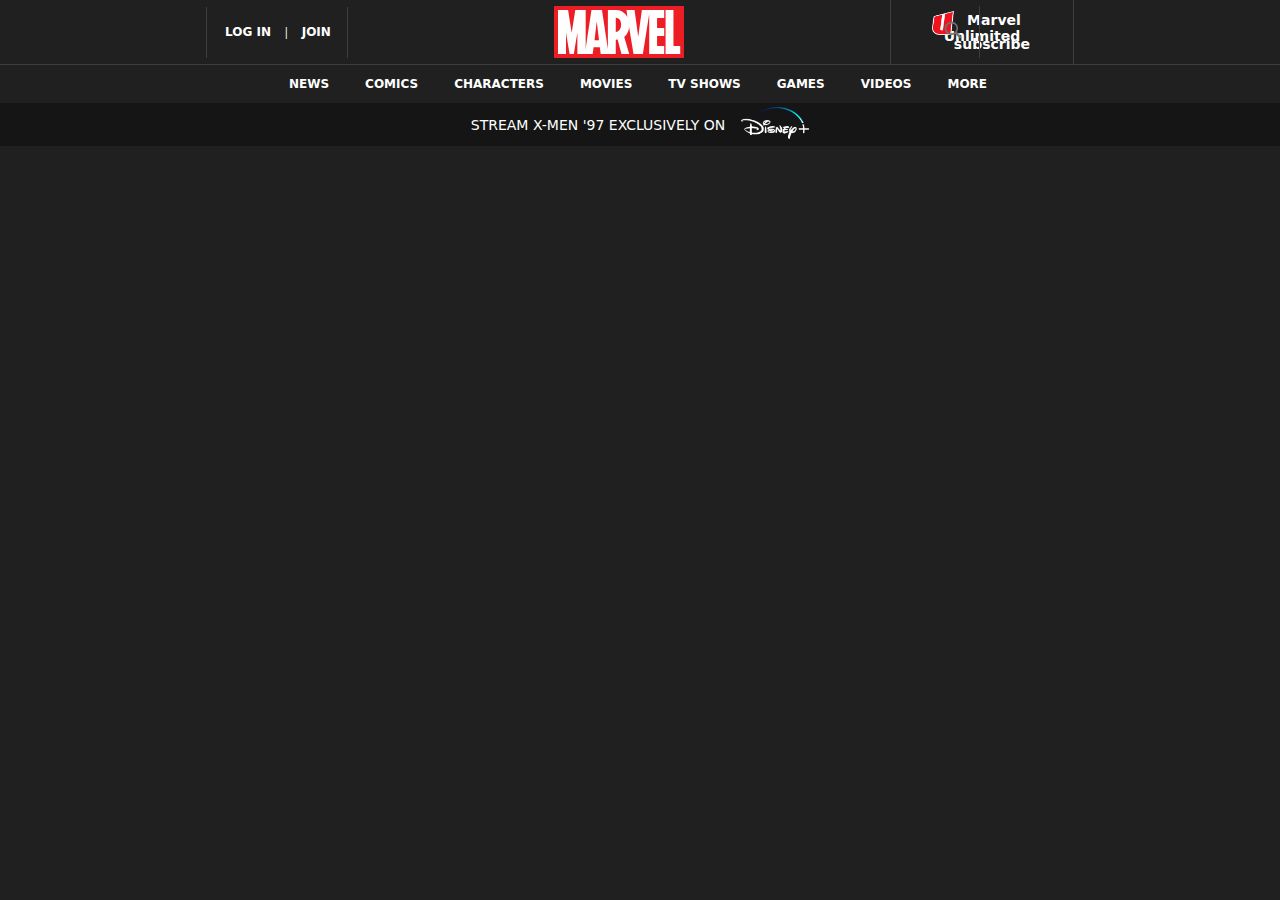
==== index.html @ 3a9897bb "realizei o header e o nav do site" ====
<!DOCTYPE html>
<html lang="pt-br">
<head>
    <meta charset="UTF-8">
    <meta name="viewport" content="width=device-width, initial-scale=1.0">
    <title>Marvel.com | Clone Website</title>
    <link rel="stylesheet" href="style.css">
</head>
<header>
    <div id="header-menu">
    <a href="https://www.marvel.com">log in</a> <p style="display: inline-block; color: white; font-weight: bold;">|</p><a href="https://www.marvel.com">join</a>
    </div>
    <svg width="130" height="52" xmlns="http://www.w3.org/2000/svg" aria-hidden="true" id="marvel-logo"><rect fill="#EC1D24" width="100%" height="100%"></rect><path fill="#FEFEFE" d="M126.222 40.059v7.906H111.58V4h7.885v36.059h6.757zm-62.564-14.5c-.61.294-1.248.44-1.87.442v-14.14h.04c.622-.005 5.264.184 5.264 6.993 0 3.559-1.58 5.804-3.434 6.705zM40.55 34.24l2.183-18.799 2.265 18.799H40.55zm69.655-22.215V4.007H87.879l-3.675 26.779-3.63-26.78h-8.052l.901 7.15c-.928-1.832-4.224-7.15-11.48-7.15-.047-.002-8.06 0-8.06 0l-.031 39.032-5.868-39.031-10.545-.005-6.072 40.44.002-40.435H21.278L17.64 26.724 14.096 4.006H4v43.966h7.95V26.78l3.618 21.192h4.226l3.565-21.192v21.192h15.327l.928-6.762h6.17l.927 6.762 15.047.008h.01v-.008h.02V33.702l1.845-.27 3.817 14.55h7.784l-.002-.01h.022l-5.011-17.048c2.538-1.88 5.406-6.644 4.643-11.203v-.002C74.894 19.777 79.615 48 79.615 48l9.256-.027 6.327-39.85v39.85h15.007v-7.908h-7.124v-10.08h7.124v-8.03h-7.124v-9.931h7.124z"></path><path fill="#EC1D24" d="M0 0h30v52H0z"></path><path fill="#FEFEFE" d="M31.5 48V4H21.291l-3.64 22.735L14.102 4H4v44h8V26.792L15.577 48h4.229l3.568-21.208V48z"></path></svg>
    <div id="propaganda">
        <a href="https://www.marvel.com/unlimited?cid=dcom_navigation_20210331_unlimited_top"><p><img id="mu-shield" src="./imagens/icon-mu-shield.png" alt="">Marvel Unlimited</p>
        <span>subscribe</span></a>
    </div>
    <div id="header-lupa">
   <a href="" style="text-decoration: none;"><img src="./imagens/lupa.png" alt="" style="width: 20px; height: 20px;"></a>
    </div>
</header>
<hr style="margin-top: 0;height: 1px;
border: 0px;border-top: 1px;background-color: #3d3d3d;">
<div>
    <nav id="menu-nav">
        <ul>
        <a href="#"><li>news</li></a>
        <a href="#"><li>comics</li></a>
        <a href="#"><li>characters</li></a>
        <a href="#"><li>movies</li></a>
        <a href="#"><li>tv shows</li></a>
        <a href="#"><li>games</li></a>
        <a href="#"><li>videos</li></a>
        <a href="#"><li>more</li></a>
        </ul>
    </nav>
</div>
<body>
    <div id="propaganda-stream">
        <p>STREAM X-MEN '97 EXCLUSIVELY ON</p>
        <a href="https://www.disneyplus.com/pt-br/series/x-men-97/vc1XIz90ZNH5?cid=DTCI-Synergy-Marvel-Site-Acquisition-Originals-US-Marvel-XMEN97-EN-NavPipe-Marvel_NavPipe_XMEN97-NA" target="_blank"><img src="./imagens/disney-plus-logo-5.png" alt="" style="width: 68px; height: 32px;"></a>
</div>
</body>
</html>
---- style.css ----
* {
    padding: 0;
    margin: 0;
}
body {
    background-color: #202020;
}
header {
    display: flex;
    justify-content: center;
    align-items: center;
    background-color: #202020;
    justify-items: center;
    justify-content: space-evenly;
}
#header-menu {
    /*background-color: rgb(48, 14, 110);*/
    align-items: center;
    display: flex;
    border-right: 1px solid #3d3d3d;
    border-left: 1px solid #3d3d3d;
    height: 100%;
    padding: 14px 16px;
    font-size: 12px;
    padding-left: 8px;
}
#mu-shield {
    position: relative;
    top: 10px;
    right: 12px;
    width: 24px;
    height: 24px;
}
#header-menu a {
    text-decoration: none ;
    color: white;
    text-transform: uppercase;
    font-family: system-ui, -apple-system, BlinkMacSystemFont, 'Segoe UI', Roboto, Oxygen, Ubuntu, Cantarell, 'Open Sans', 'Helvetica Neue', sans-serif;
    font-weight: bold;
    margin-left: 10px;
}
#header-menu p {
    margin-left: 10px;
    padding:4px;
}
#propaganda {
    display: flex;
    margin: 0;
    width: 150px;
    color: white;
    font-family: system-ui, -apple-system, BlinkMacSystemFont, 'Segoe UI', Roboto, Oxygen, Ubuntu, Cantarell, 'Open Sans', 'Helvetica Neue', sans-serif;
    text-align: center;
    margin-bottom: 0;
    border-right: 1px solid #3d3d3d;
    border-left: 1px solid #3d3d3d;
    height: 100%;
    padding: 1px 16px;
    font-weight: bold;
    flex-wrap: wrap;
    justify-content: center;
}
#propaganda a{
    text-decoration: none;
    color: white;
}
#propaganda p {
    font-size: 14px;
}
#propaganda span {
    position: relative;
    bottom: 10px;
    left: 10px;
    font-size: 14px;
}
span {
    font-size: 12px;
}
#header-lupa {
    position: absolute;
    right: 300px;
    border-right: 1px solid #3d3d3d;
    padding: 14px 16px;
}
#menu-nav {
    display: flex;
    text-align: center;
    align-items: center;
    justify-items: center;
    justify-content: space-evenly;
    width: 100%;
}
#menu-nav li{
    font-size: 12px;
    font-family: system-ui, -apple-system, BlinkMacSystemFont, 'Segoe UI', Roboto, Oxygen, Ubuntu, Cantarell, 'Open Sans', 'Helvetica Neue', sans-serif;
    margin-right: 14px;
    margin-left: 10px;
    display: inline-block;
    text-decoration: none;
    color: white;
    margin-top: 8px;
    font-weight: bolder;
    text-transform: uppercase;
    padding: 4px;
}
#menu-nav a:hover {
    padding-bottom: 10px;
    border-bottom: 2px solid red;
}
#propaganda-stream {
    display: flex;
    background-color: #151515;
    justify-content: center;
    align-items: center;
    font-family: system-ui, -apple-system, BlinkMacSystemFont, 'Segoe UI', Roboto, Oxygen, Ubuntu, Cantarell, 'Open Sans', 'Helvetica Neue', sans-serif;
    font-weight:400;
    color: white;
    font-size: 14px;
    margin-top: 8px;
    padding: 4px;
}
#propaganda-stream p {
    margin-right: 16px;
}
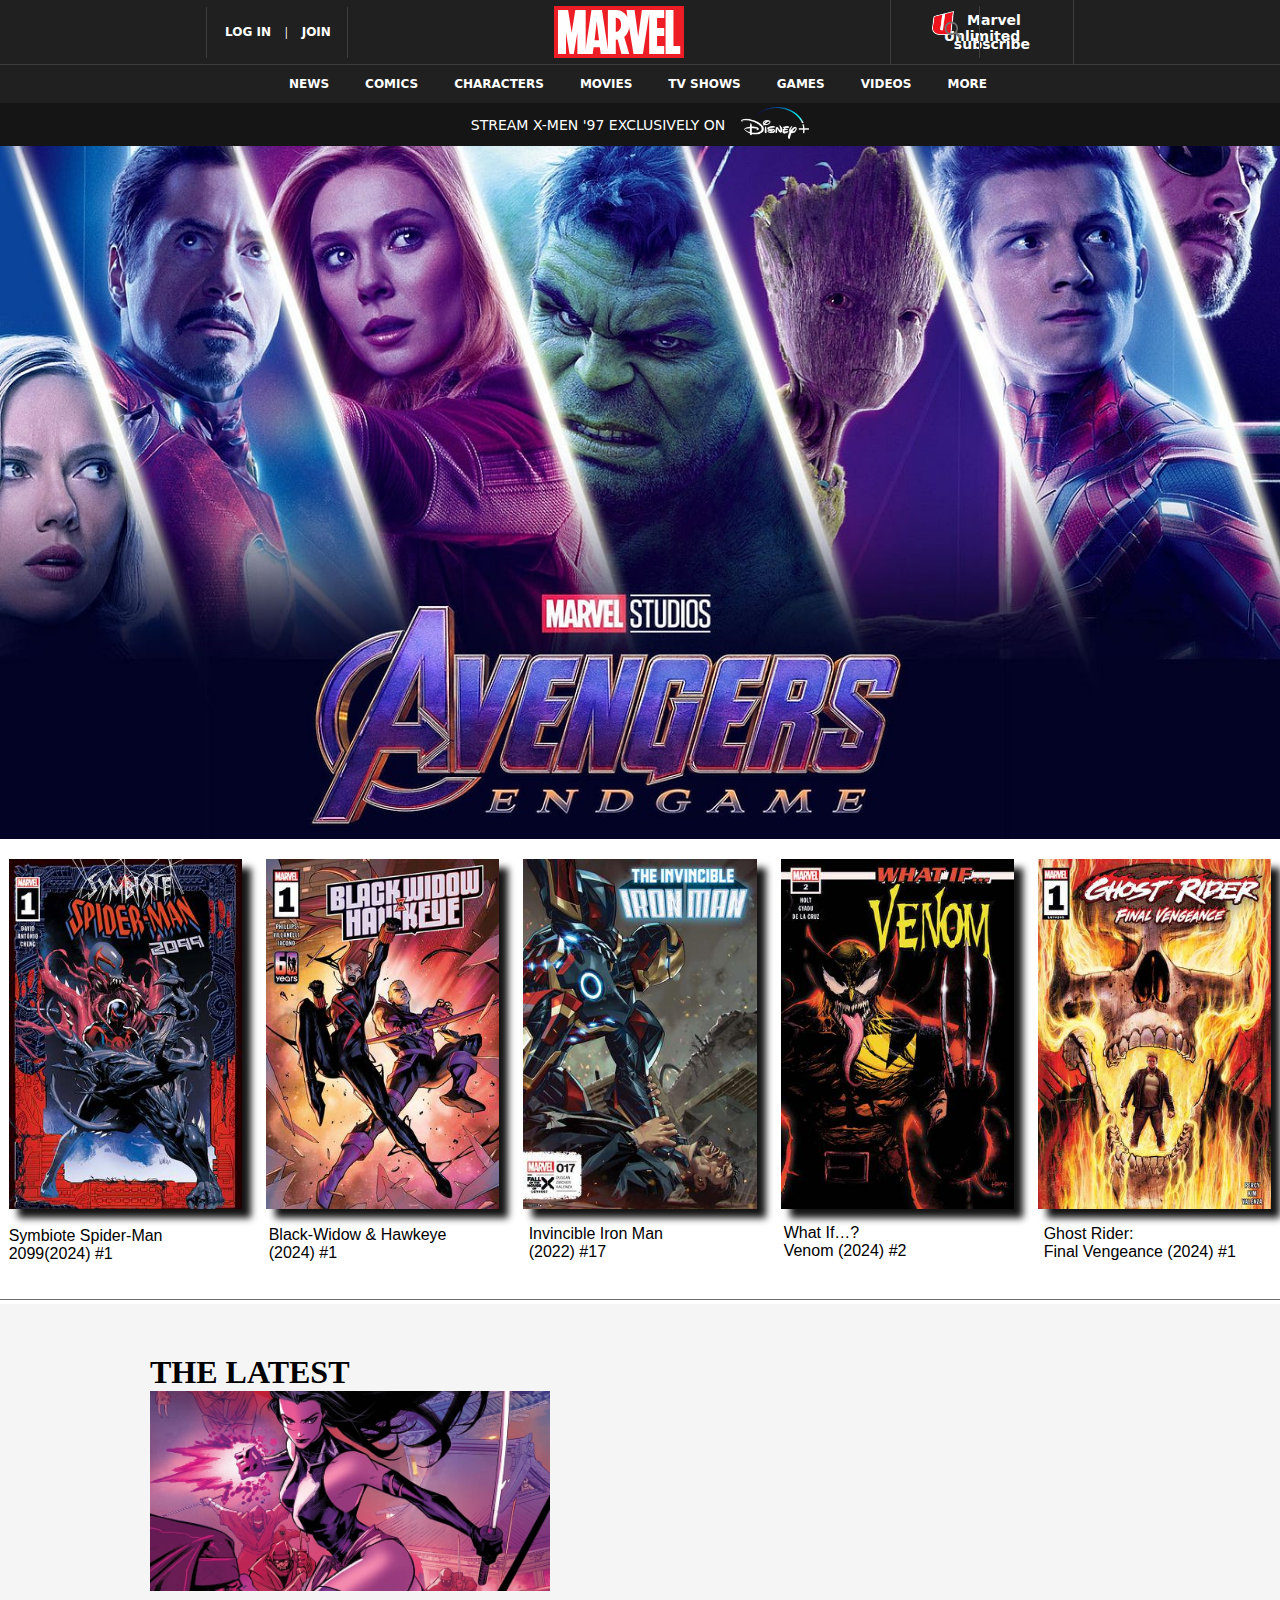
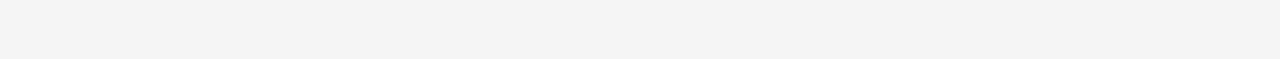
==== commit 8ce30bf7: "Fiz algumas sections e estilizei" ====
--- a/index.html
+++ b/index.html
@@ -6,6 +6,7 @@
     <title>Marvel.com | Clone Website</title>
     <link rel="stylesheet" href="style.css">
 </head>
+<div id="cabecalho">
 <header>
     <div id="header-menu">
     <a href="https://www.marvel.com">log in</a> <p style="display: inline-block; color: white; font-weight: bold;">|</p><a href="https://www.marvel.com">join</a>
@@ -39,6 +40,41 @@
     <div id="propaganda-stream">
         <p>STREAM X-MEN '97 EXCLUSIVELY ON</p>
         <a href="https://www.disneyplus.com/pt-br/series/x-men-97/vc1XIz90ZNH5?cid=DTCI-Synergy-Marvel-Site-Acquisition-Originals-US-Marvel-XMEN97-EN-NavPipe-Marvel_NavPipe_XMEN97-NA" target="_blank"><img src="./imagens/disney-plus-logo-5.png" alt="" style="width: 68px; height: 32px;"></a>
-</div>
-</body>
+    </div>
+    </div>
+    <Section>
+        <div id="banner-avengers">
+    <img src="./imagens/1_zPu_FUbvUEWBtUZ-8o2HWQ.jpg" alt="" id="avengers">
+        </div>
+    </div> 
+    </Section>
+    <section id="section-comics">
+    <div id="div-comics">
+      <div id="caracthers">
+        <img id="homem-aranha" src="./imagens/miranha.jpg" alt="comic_spider_man">
+        <img id="viuvanegra" src="./imagens/portrait_uncanny.jpg" alt="comic_black_widow">
+        <img id="ironman" src="./imagens/ironman.jpg" alt="comic_ironman">
+        <img id="wolverine" src="./imagens/wolverine.jpg" alt="comic_wolverine">
+        <img id="ghostrider" src="./imagens/ghostrider.jpg" alt="comic_ghostrider">
+        <p class="nome5">Ghost Rider: <br>Final Vengeance (2024) #1</p>
+        <p class="nome4">What If…? <br> Venom (2024) #2</p>
+        <p class="nome3">Invincible Iron Man<br> (2022) #17</p>
+        <p class="nome2">Black-Widow & Hawkeye<br>(2024) #1</p>
+        <p class="nome1">Symbiote Spider-Man<br> 2099(2024) #1</p>
+       </div>
+  </div>
+    </section>
+   <section id="section2">
+         <div id="contact-us">
+          <h1>THE LATEST</h1>
+          <div style="display: block; width: 400px; height: 200px; background-image: url(./imagens/x-men_blood_hunt_psylocke_1.jpg);background-size: cover; background-position: center;">
+            </div>
+            <p id="psylock"></p>
+         </div>
+         
+         <div id="contact-us2">
+            
+         </div>
+   </section>
+ </body>
 </html>--- a/style.css
+++ b/style.css
@@ -3,7 +3,7 @@
     margin: 0;
 }
 body {
-    background-color: #202020;
+    background-color: #ffffff;
 }
 header {
     display: flex;
@@ -14,7 +14,6 @@
     justify-content: space-evenly;
 }
 #header-menu {
-    /*background-color: rgb(48, 14, 110);*/
     align-items: center;
     display: flex;
     border-right: 1px solid #3d3d3d;
@@ -120,4 +119,137 @@
 }
 #propaganda-stream p {
     margin-right: 16px;
-}+}
+#cabecalho {
+    position: fixed;
+    width: 100%;
+    background-color: #202020;
+}
+#avengers-section{
+    position: relative;
+}
+#avengers {
+    margin-top: 130px;
+    object-fit: cover;
+    height: 100%;
+    width: 100%;
+}
+#section-comics {
+    margin: 0;
+    padding: 0;
+    display: flex;
+    justify-content: center;
+    align-items: center;
+}
+
+#div-comics {
+    display: flex;
+    align-items: center;
+    margin-top:430px;
+    padding-bottom: 60px;
+    position: absolute;
+    background-color: rgb(255, 255, 255);
+    height: 400px;
+    width: 1300px;
+    justify-content: space-evenly;
+    flex-grow: 1;
+    border-bottom: #6b6b6b 1px solid;
+}
+#caracthers {
+    margin: auto;
+    position: absolute;
+    top: 20px;
+    bottom: 0;
+}
+#homem-aranha {
+    height: 350px;
+    box-shadow: #151515 9px 9px 7px;
+}
+#viuvanegra {
+    box-shadow: #151515 9px 9px 7px;
+    margin-left: 20px;
+    height: 350px;
+}
+#ironman {
+    box-shadow: #151515 9px 9px 7px;
+    margin-left: 20px;
+    height: 350px;
+}
+#ghostrider {
+    box-shadow: #151515 9px 9px 7px;
+    margin-left: 20px;
+    height: 350px;
+}
+#wolverine {
+    box-shadow: #151515 9px 9px 7px;
+    margin-left: 20px;
+    height: 350px;
+}
+#hr-div {
+    width: 800px;
+    display: inline-block;
+    justify-content: center;
+    align-items: center;
+    text-align: center;
+    align-self: center;
+}
+.nome1 {
+    font-family: Impact, Haettenschweiler, 'Arial Narrow Bold', sans-serif;
+    left: 0px;
+    bottom: 130px;
+    position: relative;
+    width: fit-content;
+}
+.nome2 {
+    font-family: Impact, Haettenschweiler, 'Arial Narrow Bold', sans-serif;
+    left: 260px;
+    bottom: 95px;
+    position: relative;
+    width: fit-content;
+}
+.nome3 {
+    font-family: Impact, Haettenschweiler, 'Arial Narrow Bold', sans-serif;
+    left: 520px;
+    bottom: 60px;
+    position: relative;
+    width: fit-content;
+}
+.nome4 {
+    font-family: Impact, Haettenschweiler, 'Arial Narrow Bold', sans-serif;
+    left: 775px;
+    bottom: 25px;
+    position: relative;
+    width: fit-content;
+}
+.nome5 {
+    font-family: Impact, Haettenschweiler, 'Arial Narrow Bold', sans-serif;
+    left: 1035px;
+    top: 12px;
+    position: relative;
+    width: fit-content;
+}
+#section2 {
+    display: flex;
+    color: rgb(0, 0, 0);
+    background-color: rgb(245, 245, 245);
+    margin-top: 450px;
+    width: 100%;
+    height: 100%;
+}
+#contact-us {
+    display: inline-block;
+    align-items: start;
+    margin:50px 150px;
+    width: 600px;
+    
+}
+#contact-us2 {
+    margin: auto;
+    width: fit-content;
+}
+#psylock {
+    display: inline-block;
+    width: fit-content;
+}
+
+
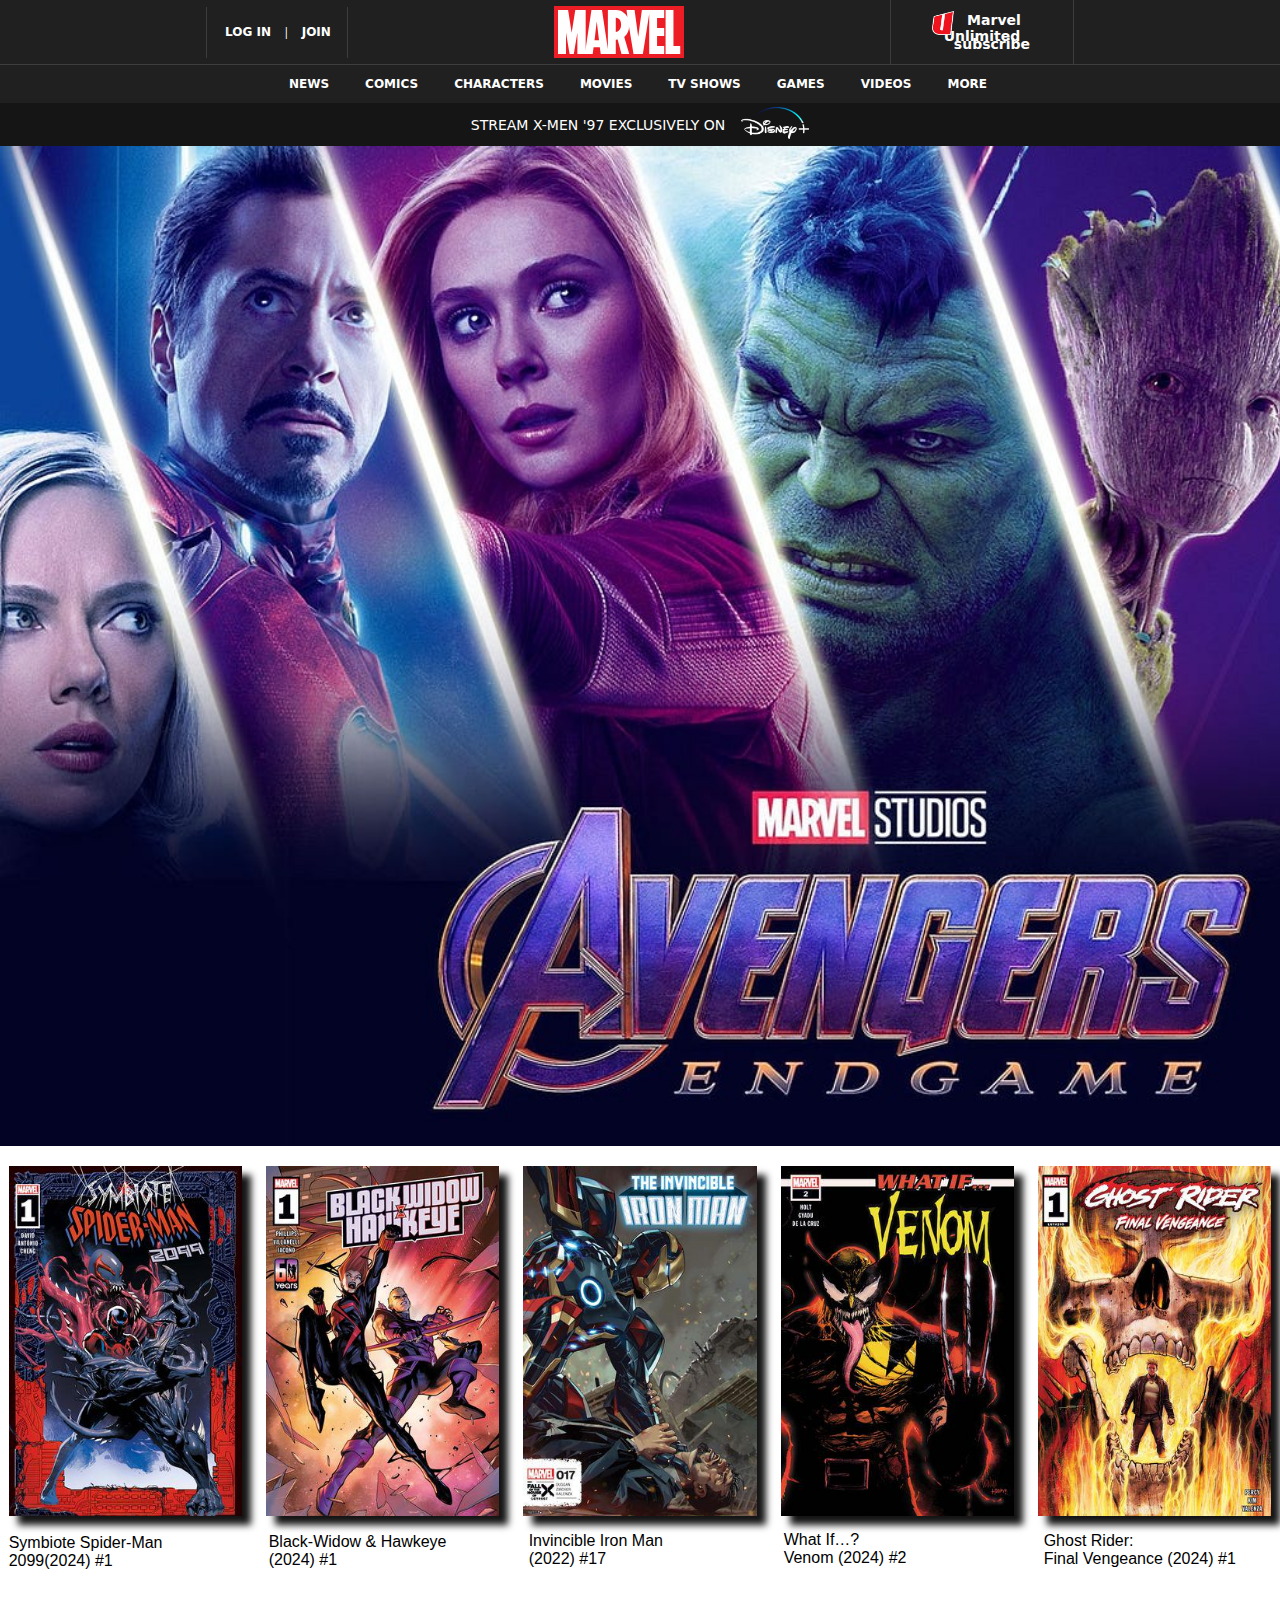
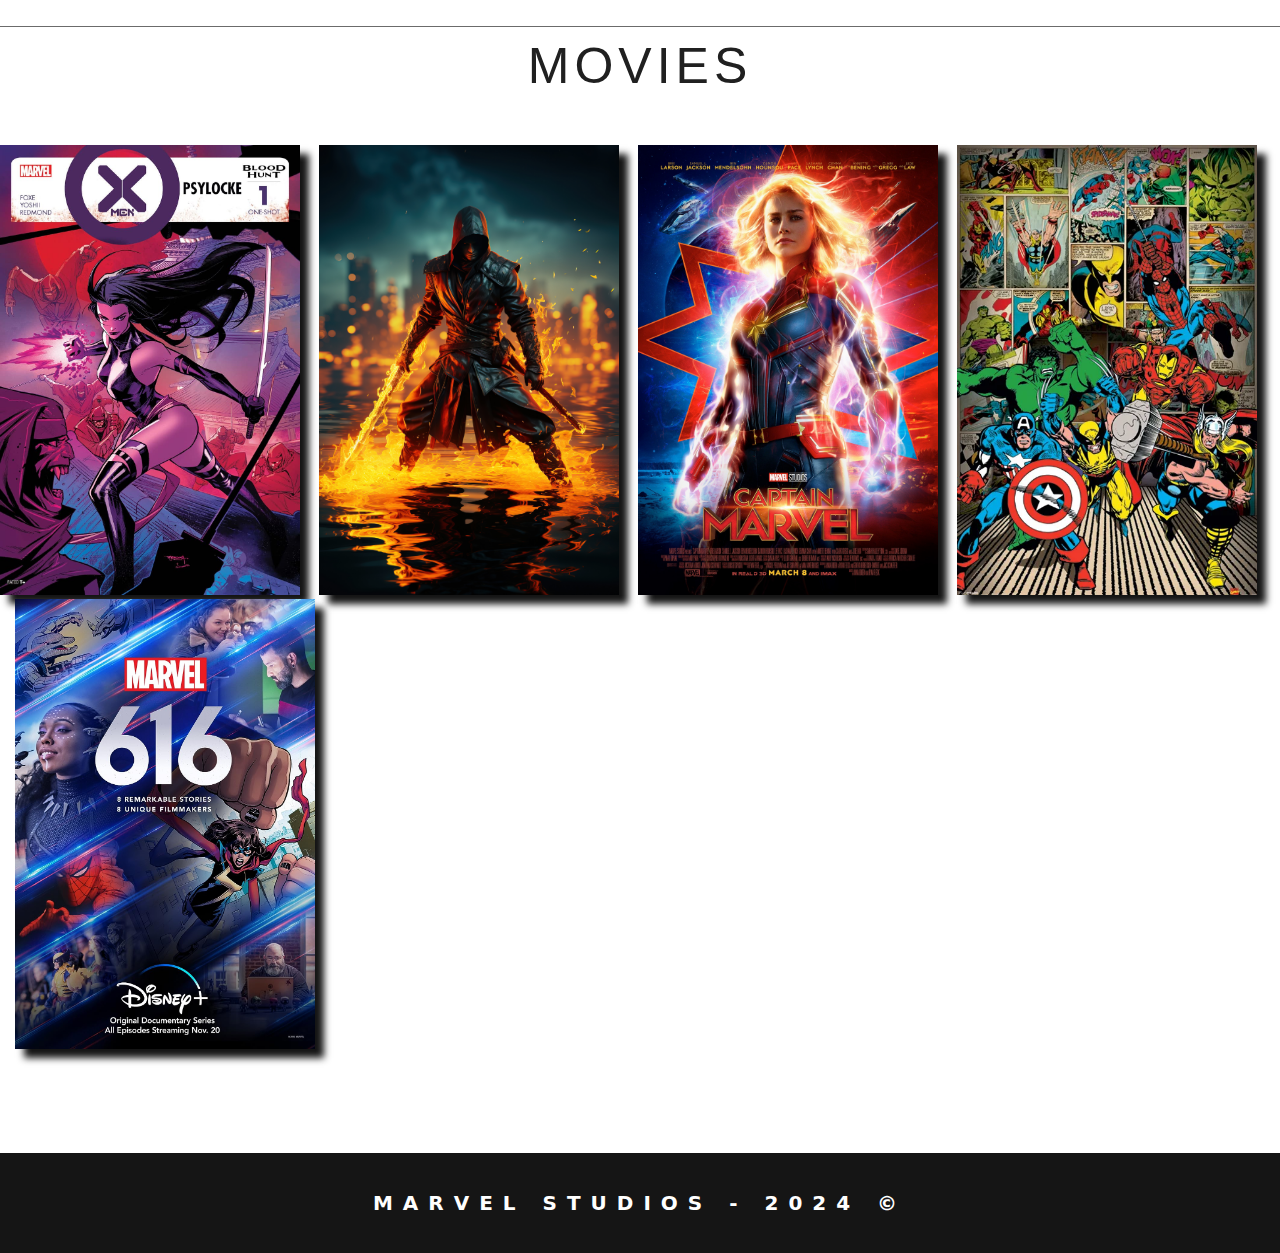
==== commit 2fbe4201: "Realizei algumas mudanças e adicionei section" ====
--- a/index.html
+++ b/index.html
@@ -15,9 +15,6 @@
     <div id="propaganda">
         <a href="https://www.marvel.com/unlimited?cid=dcom_navigation_20210331_unlimited_top"><p><img id="mu-shield" src="./imagens/icon-mu-shield.png" alt="">Marvel Unlimited</p>
         <span>subscribe</span></a>
-    </div>
-    <div id="header-lupa">
-   <a href="" style="text-decoration: none;"><img src="./imagens/lupa.png" alt="" style="width: 20px; height: 20px;"></a>
     </div>
 </header>
 <hr style="margin-top: 0;height: 1px;
@@ -42,20 +39,15 @@
         <a href="https://www.disneyplus.com/pt-br/series/x-men-97/vc1XIz90ZNH5?cid=DTCI-Synergy-Marvel-Site-Acquisition-Originals-US-Marvel-XMEN97-EN-NavPipe-Marvel_NavPipe_XMEN97-NA" target="_blank"><img src="./imagens/disney-plus-logo-5.png" alt="" style="width: 68px; height: 32px;"></a>
     </div>
     </div>
-    <Section>
-        <div id="banner-avengers">
-    <img src="./imagens/1_zPu_FUbvUEWBtUZ-8o2HWQ.jpg" alt="" id="avengers">
-        </div>
-    </div> 
-    </Section>
+    <Section id="banner-avengers">
     <section id="section-comics">
     <div id="div-comics">
       <div id="caracthers">
-        <img id="homem-aranha" src="./imagens/miranha.jpg" alt="comic_spider_man">
-        <img id="viuvanegra" src="./imagens/portrait_uncanny.jpg" alt="comic_black_widow">
-        <img id="ironman" src="./imagens/ironman.jpg" alt="comic_ironman">
-        <img id="wolverine" src="./imagens/wolverine.jpg" alt="comic_wolverine">
-        <img id="ghostrider" src="./imagens/ghostrider.jpg" alt="comic_ghostrider">
+        <a href="#"><img id="homem-aranha" src="./imagens/miranha.jpg" alt="comic_spider_man"></a>
+        <a href="#"><img id="viuvanegra" src="./imagens/portrait_uncanny.jpg" alt="comic_black_widow"></a>
+        <a href="#"><img id="ironman" src="./imagens/ironman.jpg" alt="comic_ironman"></a>
+        <a href="#"><img id="wolverine" src="./imagens/wolverine.jpg" alt="comic_wolverine"></a>
+        <a href="#"><img id="ghostrider" src="./imagens/ghostrider.jpg" alt="comic_ghostrider"></a>
         <p class="nome5">Ghost Rider: <br>Final Vengeance (2024) #1</p>
         <p class="nome4">What If…? <br> Venom (2024) #2</p>
         <p class="nome3">Invincible Iron Man<br> (2022) #17</p>
@@ -64,17 +56,21 @@
        </div>
   </div>
     </section>
-   <section id="section2">
-         <div id="contact-us">
-          <h1>THE LATEST</h1>
-          <div style="display: block; width: 400px; height: 200px; background-image: url(./imagens/x-men_blood_hunt_psylocke_1.jpg);background-size: cover; background-position: center;">
-            </div>
-            <p id="psylock"></p>
-         </div>
-         
-         <div id="contact-us2">
-            
-         </div>
-   </section>
+    <div class="moviesdiv">
+    <h1 class="moviestitle">movies</h1>
+    </div>
+    <section id="contents">
+        
+        <div id="imagensheros">
+        <img src="./imagens/x-men_blood_hunt_psylocke_1.jpg"   alt=""class="psylock1">
+        <img src="./imagens/dark-style-ninja-naruto.jpg" alt="" class="psylock">
+        <img src="./imagens/MV5BMTE0YWFmOTMtYTU2ZS00ZTIxLWE3OTEtYTNiYzBkZjViZThiXkEyXkFqcGdeQXVyODMzMzQ4OTI@._V1_.jpg"   alt=""class="psylock">
+        <img src="./imagens/cf6239_281e020a71824815a9a2daa43751bf69~mv2.webp" alt="" class="psylock">
+        <img src="./imagens/MV5BMWYwNGJhMjItMDFmZS00MTk0LTg2MTMtZDI2NTNiMTMxMTcxXkEyXkFqcGdeQXVyMTkxNjUyNQ@@._V1_FMjpg_UX1000_.jpg"   alt=""class="psylock">
+        </div>
+    </section>
+    <footer>
+        <h3>MARVEL STUDIOS - 2024 &copy;</h3>
+    </footer>
  </body>
 </html>--- a/style.css
+++ b/style.css
@@ -74,12 +74,6 @@
 span {
     font-size: 12px;
 }
-#header-lupa {
-    position: absolute;
-    right: 300px;
-    border-right: 1px solid #3d3d3d;
-    padding: 14px 16px;
-}
 #menu-nav {
     display: flex;
     text-align: center;
@@ -121,18 +115,19 @@
     margin-right: 16px;
 }
 #cabecalho {
-    position: fixed;
     width: 100%;
     background-color: #202020;
 }
 #avengers-section{
     position: relative;
 }
-#avengers {
-    margin-top: 130px;
-    object-fit: cover;
-    height: 100%;
-    width: 100%;
+#banner-avengers {
+    background-image: url(./imagens/1_zPu_FUbvUEWBtUZ-8o2HWQ.jpg);
+    width: 100%;
+    height: 1000px;
+    background-size: cover;
+    background-repeat: no-repeat;
+    background-clip: unset;
 }
 #section-comics {
     margin: 0;
@@ -145,19 +140,18 @@
 #div-comics {
     display: flex;
     align-items: center;
-    margin-top:430px;
+    margin-top:1000px;
+    padding-top: 20px;
     padding-bottom: 60px;
-    position: absolute;
     background-color: rgb(255, 255, 255);
     height: 400px;
-    width: 1300px;
+    width: 100px;
     justify-content: space-evenly;
     flex-grow: 1;
     border-bottom: #6b6b6b 1px solid;
 }
 #caracthers {
     margin: auto;
-    position: absolute;
     top: 20px;
     bottom: 0;
 }
@@ -228,28 +222,56 @@
     position: relative;
     width: fit-content;
 }
-#section2 {
-    display: flex;
-    color: rgb(0, 0, 0);
-    background-color: rgb(245, 245, 245);
-    margin-top: 450px;
-    width: 100%;
-    height: 100%;
-}
-#contact-us {
-    display: inline-block;
-    align-items: start;
-    margin:50px 150px;
-    width: 600px;
-    
-}
-#contact-us2 {
-    margin: auto;
-    width: fit-content;
-}
-#psylock {
-    display: inline-block;
-    width: fit-content;
-}
-
-
+#imagensheros {
+    margin-top: 50px;
+}
+.psylock {
+    box-shadow: #151515 9px 9px 7px;
+    cursor: pointer;
+    width: 300px;
+    height: 450px;
+    margin-left: 15px;
+}
+.psylock1 {
+    box-shadow: #151515 9px 9px 7px;
+    cursor: pointer;
+    width: 300px;
+    height: 450px;
+}
+#contents {
+    margin-top: 0px;
+    display: flex;
+    justify-content: center;
+    justify-content: space-evenly;
+    width: 100%;
+    padding-bottom: 100px;
+}
+.moviesdiv {
+    display: flex;
+    justify-content: center;
+    margin-top: 10px;
+    margin-bottom: 0px;
+}
+.moviestitle {
+     font-size: 50px;
+     color: #202020;
+     letter-spacing: 5px;
+     font-family: Impact, Haettenschweiler, 'Arial Narrow Bold', sans-serif;
+     font-weight: lighter;
+     text-transform: uppercase;
+     max-width: fit-content;
+     height: fit-content;
+}
+footer {
+    color: white;
+    display: flex;
+    justify-content: center;
+    align-items: center;
+    height: 100px;
+    background-color: #151515;
+}
+h3 {
+    font-family: system-ui, -apple-system, BlinkMacSystemFont, 'Segoe UI', Roboto, Oxygen, Ubuntu, Cantarell, 'Open Sans', 'Helvetica Neue', sans-serif;
+    letter-spacing: 10px;
+    font-size: 20px;
+}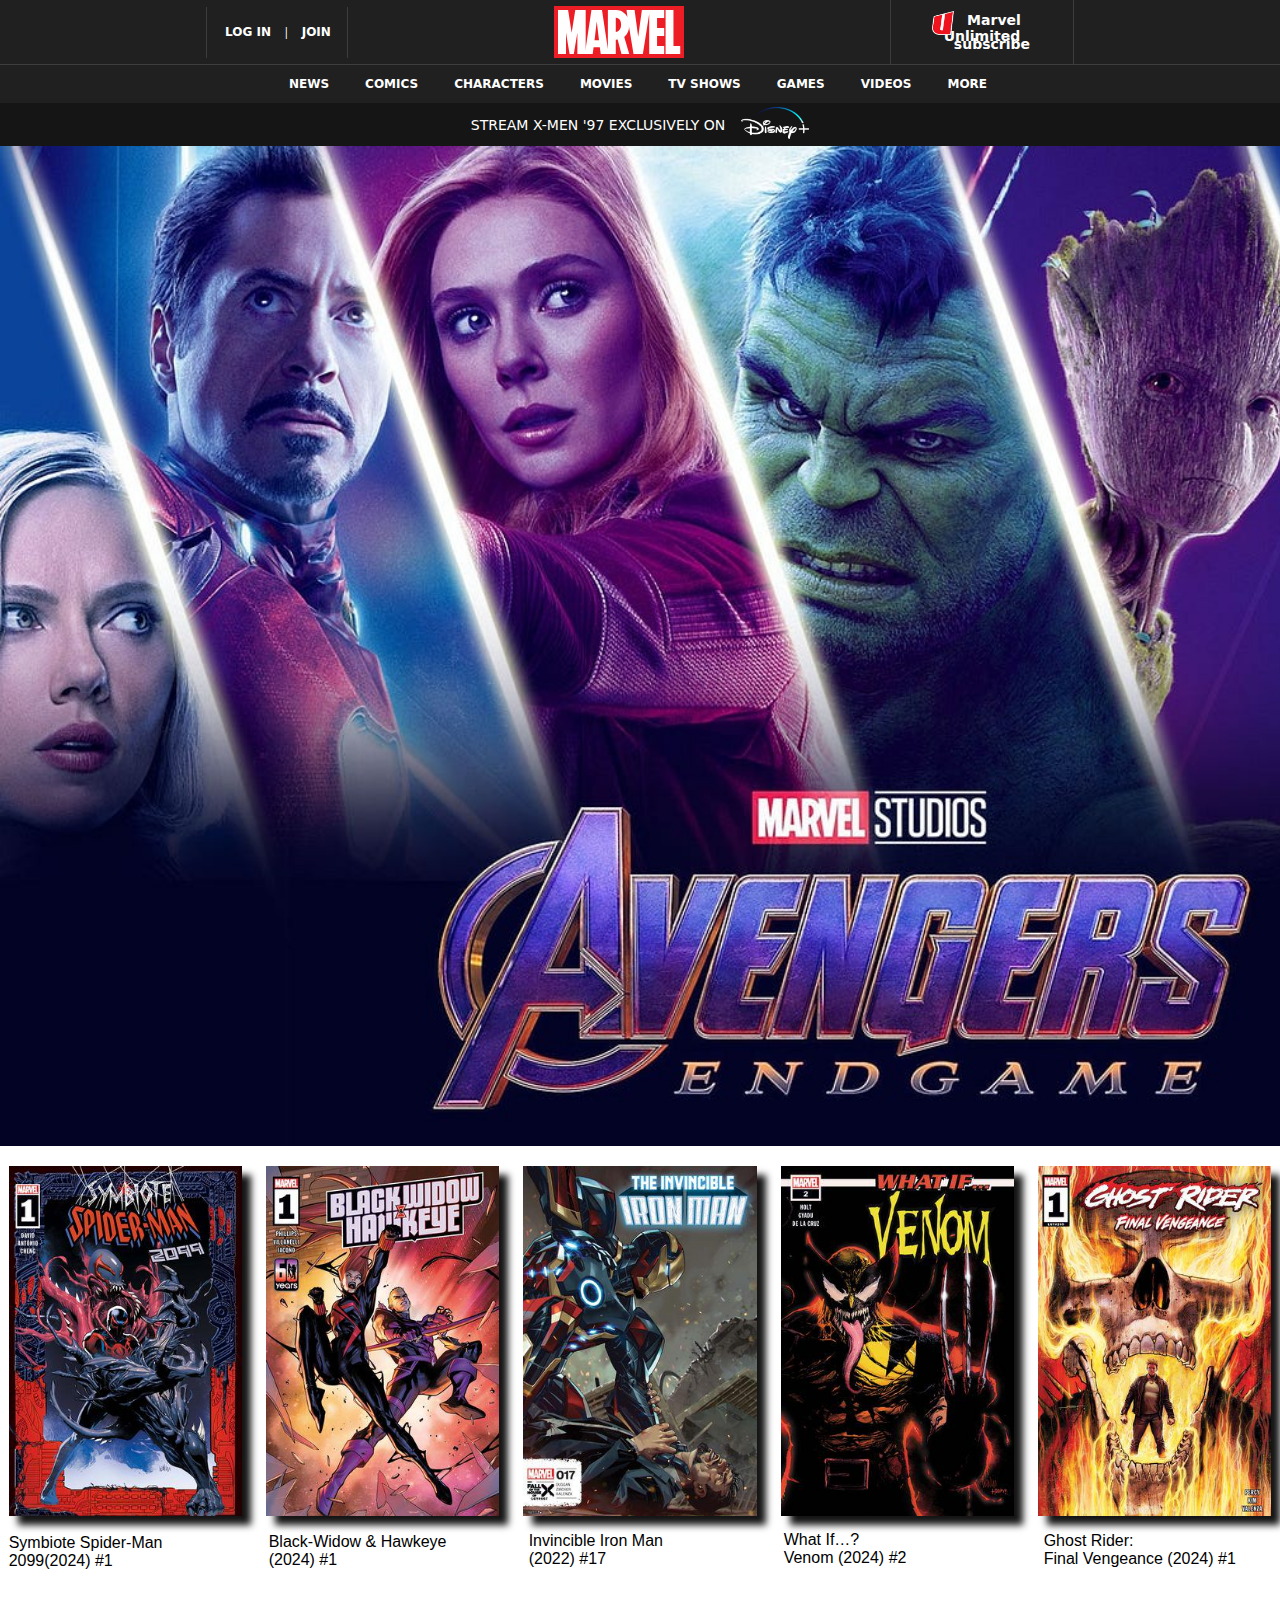
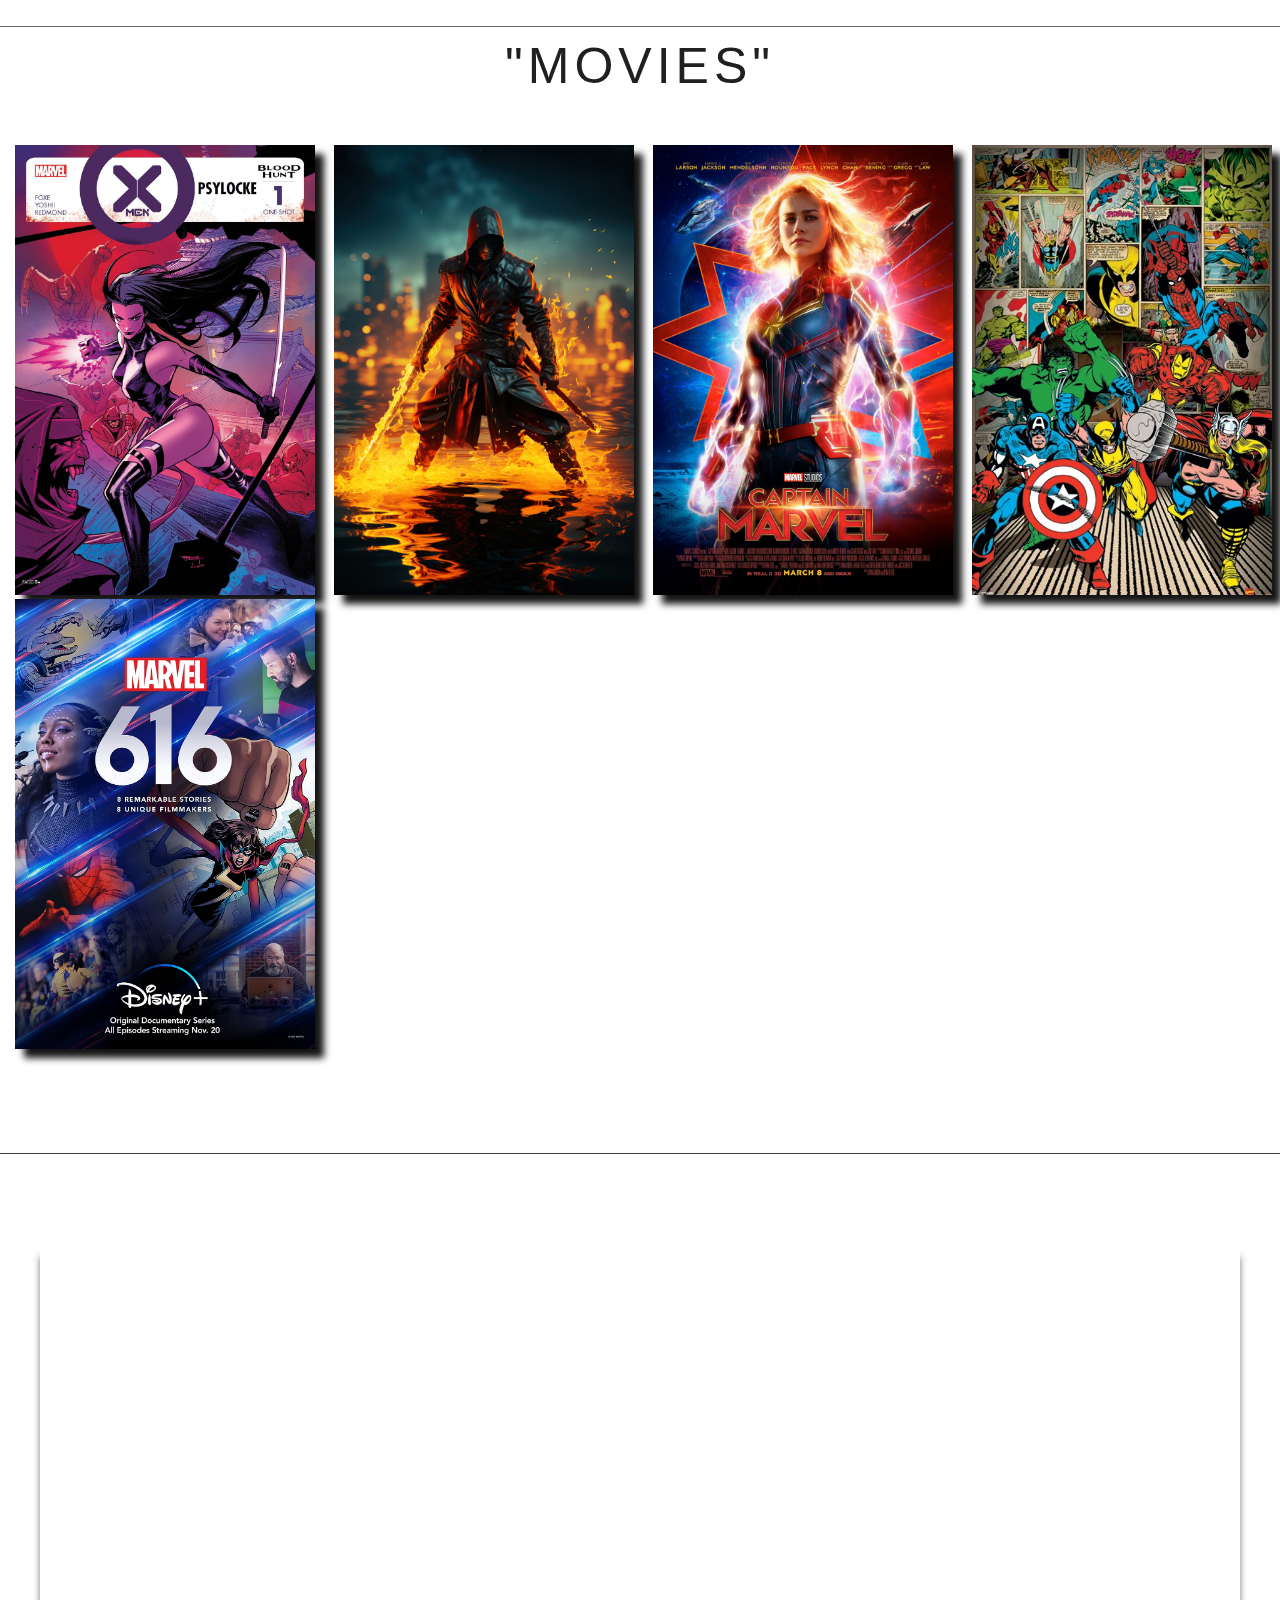
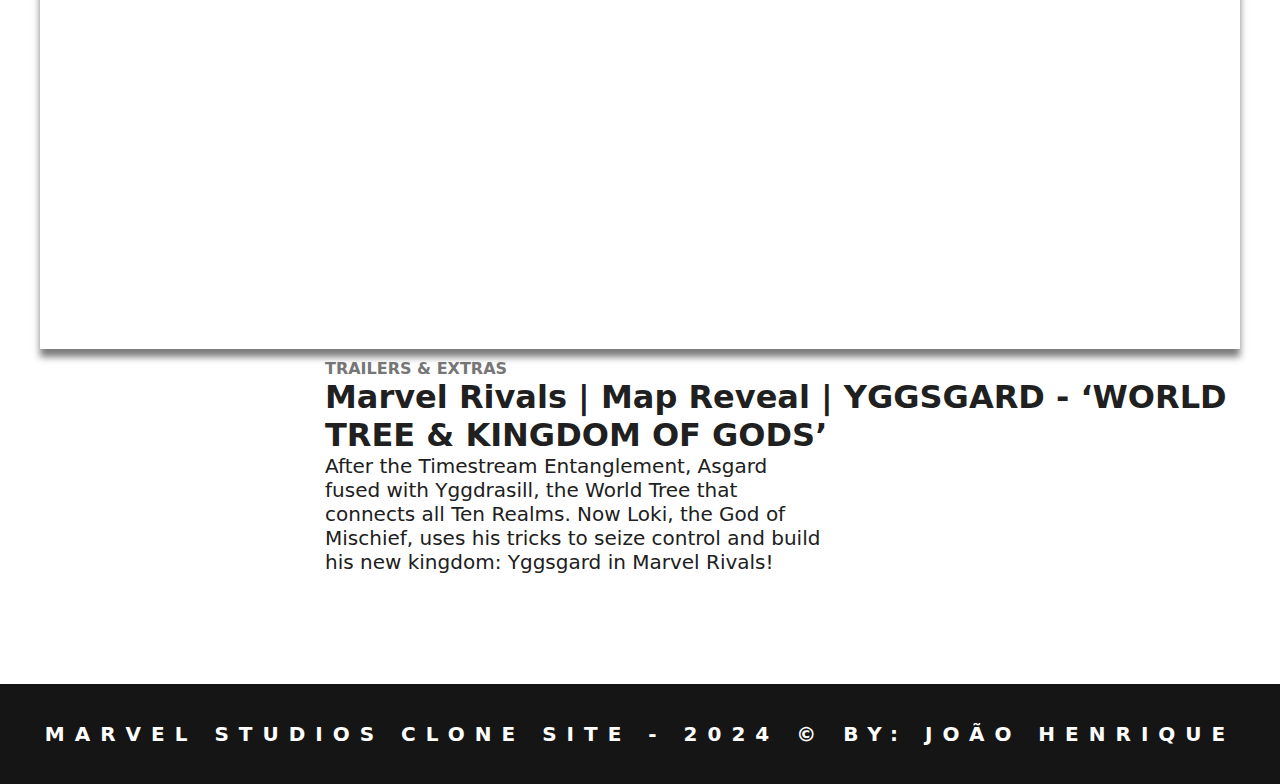
==== commit cab51fc0: "Landing page da Marvel finalizada" ====
--- a/index.html
+++ b/index.html
@@ -57,20 +57,34 @@
   </div>
     </section>
     <div class="moviesdiv">
-    <h1 class="moviestitle">movies</h1>
+    <h1 class="moviestitle">"movies"</h1>
     </div>
     <section id="contents">
-        
         <div id="imagensheros">
-        <img src="./imagens/x-men_blood_hunt_psylocke_1.jpg"   alt=""class="psylock1">
-        <img src="./imagens/dark-style-ninja-naruto.jpg" alt="" class="psylock">
-        <img src="./imagens/MV5BMTE0YWFmOTMtYTU2ZS00ZTIxLWE3OTEtYTNiYzBkZjViZThiXkEyXkFqcGdeQXVyODMzMzQ4OTI@._V1_.jpg"   alt=""class="psylock">
+        <img src="./imagens/x-men_blood_hunt_psylocke_1.jpg"   alt=""class="psylock">
+        <img src="./imagens/dark-style-ninja-naruto.jpg" alt="" class="psylock1">
+        <img src="./imagens/MV5BMTE0YWFmOTMtYTU2ZS00ZTIxLWE3OTEtYTNiYzBkZjViZThiXkEyXkFqcGdeQXVyODMzMzQ4OTI@._V1_.jpg"   alt=""class="psylock2">
         <img src="./imagens/cf6239_281e020a71824815a9a2daa43751bf69~mv2.webp" alt="" class="psylock">
-        <img src="./imagens/MV5BMWYwNGJhMjItMDFmZS00MTk0LTg2MTMtZDI2NTNiMTMxMTcxXkEyXkFqcGdeQXVyMTkxNjUyNQ@@._V1_FMjpg_UX1000_.jpg"   alt=""class="psylock">
+        <img src="./imagens/MV5BMWYwNGJhMjItMDFmZS00MTk0LTg2MTMtZDI2NTNiMTMxMTcxXkEyXkFqcGdeQXVyMTkxNjUyNQ@@._V1_FMjpg_UX1000_.jpg"   alt=""class="psylock3">
         </div>
     </section>
+    <hr style="margin-top: 0;height: 1px;border: 0px;border-top: 1px;background-color: #3d3d3d;">
+
+    <section id="promo-video">
+        <div id="containervideo">
+        <iframe width="560" height="315" src="https://www.youtube.com/embed/X1__ZrypVnQ?si=cqJjTgdA30uR-0gV" title="YouTube video player" frameborder="0" allow="accelerometer; autoplay; clipboard-write; encrypted-media; gyroscope; picture-in-picture; web-share" referrerpolicy="strict-origin-when-cross-origin" allowfullscreen id="marvel-video"></iframe>
+    </div>    
+    </section>
+    <div id="divtrailer"> 
+        <p id="trailerid">TRAILERS & EXTRAS</p>
+        <h1 id="marvelh1">Marvel Rivals | Map Reveal | YGGSGARD - ‘WORLD TREE & KINGDOM OF GODS’</h1>
+        <div id="divparagraph">
+            <p id="trailerparagraph">After the Timestream Entanglement, Asgard fused with Yggdrasill, the World Tree that connects all Ten Realms. Now Loki, the God of Mischief, uses his tricks to seize control and build his new kingdom: Yggsgard in Marvel Rivals!     
+            </p>
+        </div>
+    </div>
     <footer>
-        <h3>MARVEL STUDIOS - 2024 &copy;</h3>
+        <h3>MARVEL STUDIOS CLONE SITE - 2024 &copy; BY: JOÃO HENRIQUE</h3>
     </footer>
  </body>
 </html>--- a/style.css
+++ b/style.css
@@ -127,7 +127,6 @@
     height: 1000px;
     background-size: cover;
     background-repeat: no-repeat;
-    background-clip: unset;
 }
 #section-comics {
     margin: 0;
@@ -159,25 +158,45 @@
     height: 350px;
     box-shadow: #151515 9px 9px 7px;
 }
+#homem-aranha:hover {
+    transform: translateY(-15px);
+    transition: 0.5s;
+}
 #viuvanegra {
     box-shadow: #151515 9px 9px 7px;
     margin-left: 20px;
     height: 350px;
 }
+#viuvanegra:hover {
+    transform: translateY(-15px);
+    transition: 0.5s;
+}
 #ironman {
     box-shadow: #151515 9px 9px 7px;
     margin-left: 20px;
     height: 350px;
 }
+#ironman:hover {
+    transform: translateY(-15px);
+    transition: 0.5s;
+}
 #ghostrider {
     box-shadow: #151515 9px 9px 7px;
     margin-left: 20px;
     height: 350px;
 }
+#ghostrider:hover {
+    transform: translateY(-15px);
+    transition: 0.5s;
+}
 #wolverine {
     box-shadow: #151515 9px 9px 7px;
     margin-left: 20px;
     height: 350px;
+}
+#wolverine:hover {
+    transform: translateY(-15px);
+    transition: 0.5s;
 }
 #hr-div {
     width: 800px;
@@ -224,6 +243,10 @@
 }
 #imagensheros {
     margin-top: 50px;
+
+}
+#imagensheros:hover > :not(:hover) {
+    opacity: 0.8;
 }
 .psylock {
     box-shadow: #151515 9px 9px 7px;
@@ -237,6 +260,25 @@
     cursor: pointer;
     width: 300px;
     height: 450px;
+    margin-left: 15px;
+}
+.psylock2 {
+    box-shadow: #151515 9px 9px 7px;
+    cursor: pointer;
+    width: 300px;
+    height: 450px;
+    margin-left: 15px;
+}
+.psylock3 {
+    box-shadow: #151515 9px 9px 7px;
+    cursor: pointer;
+    width: 300px;
+    height: 450px;
+    margin-left: 15px;
+}
+ .psylock:hover, .psylock1:hover, .psylock2:hover, .psylock3:hover{
+    transform: translateY(-25px);
+    transition: 0.5s;
 }
 #contents {
     margin-top: 0px;
@@ -269,9 +311,59 @@
     align-items: center;
     height: 100px;
     background-color: #151515;
+    margin-top: 10px;
 }
 h3 {
     font-family: system-ui, -apple-system, BlinkMacSystemFont, 'Segoe UI', Roboto, Oxygen, Ubuntu, Cantarell, 'Open Sans', 'Helvetica Neue', sans-serif;
     letter-spacing: 10px;
     font-size: 20px;
+}
+#promo-video {
+    width: 100%;
+    display: flex;
+    justify-content: center;
+    align-items: center;
+}
+#containervideo {
+    margin-top: 10px;
+    display: flex;
+    background-color: rgb(255, 255, 255);
+    padding-bottom: 0px;
+    padding-top: 75px;
+    width: 100%;
+    justify-content: center;
+    align-items: center;
+    text-align: center;
+}
+#marvel-video {
+    box-shadow: #7c7c7c 0px 8px 7px 0px;
+    margin-top: 10px;
+    width: 1200px;
+    height:700px;
+}
+#trailerid {
+    font-family: system-ui, -apple-system, BlinkMacSystemFont, 'Segoe UI', Roboto, Oxygen, Ubuntu, Cantarell, 'Open Sans', 'Helvetica Neue', sans-serif;
+    font-weight: bold;
+    color: #767676;
+    margin-left: 325px;
+    
+}
+#divtrailer {
+    margin-top: 10px;
+    padding-bottom: 100px;
+}
+#marvelh1 {
+    margin-left: 325px;
+    font-family: system-ui, -apple-system, BlinkMacSystemFont, 'Segoe UI', Roboto, Oxygen, Ubuntu, Cantarell, 'Open Sans', 'Helvetica Neue', sans-serif;
+    color: #202020;
+}
+#divparagraph{
+    margin-left: 325px;
+    max-width: 500px;
+}
+#trailerparagraph {
+    color: #202020;
+    letter-spacing: 0.5;
+    font-size: 20px;
+    font-family: system-ui, -apple-system, BlinkMacSystemFont, 'Segoe UI', Roboto, Oxygen, Ubuntu, Cantarell, 'Open Sans', 'Helvetica Neue', sans-serif;
 }